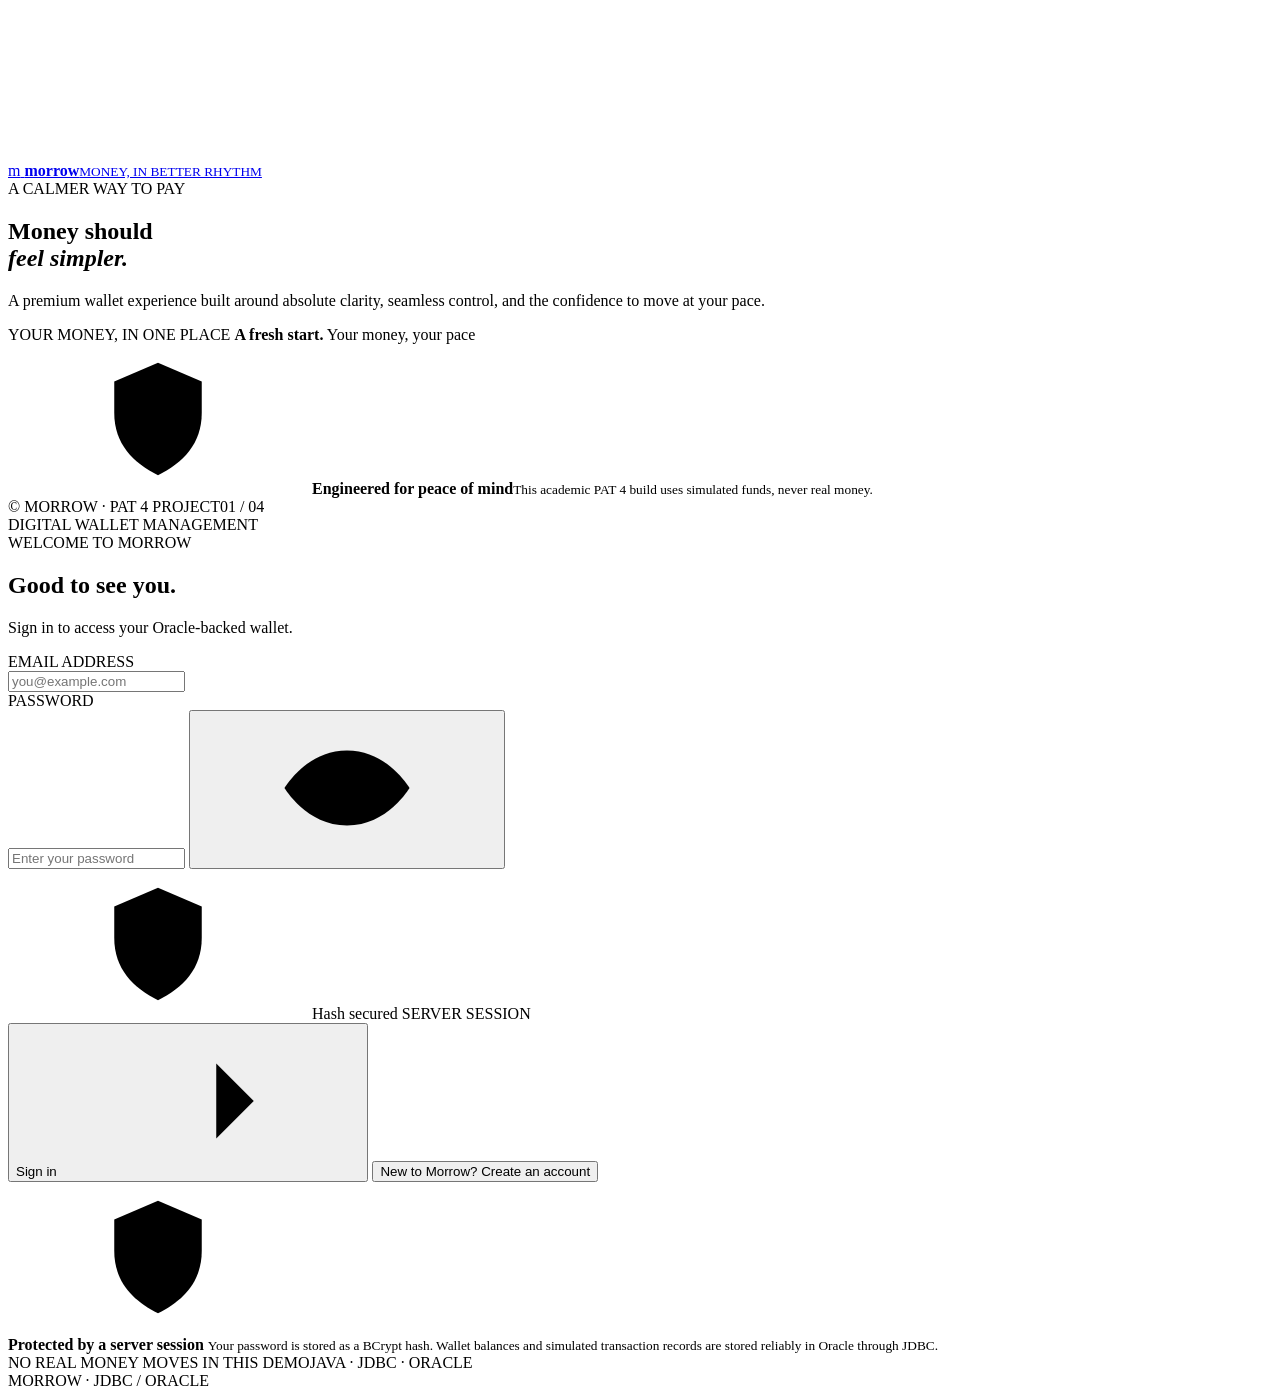
==== src/main/resources/templates/index.html @ fc55a94d "Add Morrow digital wallet management system" ====
<!doctype html>

<html lang="en" xmlns:th="http://www.thymeleaf.org">

<head>

  <meta charset="utf-8">

  <meta name="viewport" content="width=device-width, initial-scale=1">

  <meta name="theme-color" content="#0d1b15">

  <meta name="description" content="Morrow digital wallet management system — PAT 4 academic demo.">

  <title>Morrow — Premium Digital Wallet</title>

  <link rel="preconnect" href="https://fonts.googleapis.com">

  <link rel="preconnect" href="https://fonts.gstatic.com" crossorigin>

  <link href="https://fonts.googleapis.com/css2?family=DM+Mono:wght@400;500&family=DM+Sans:wght@400;500;600;700&family=Manrope:wght@400;500;600;700;800&display=swap" rel="stylesheet">

  <link rel="stylesheet" th:href="@{/css/app.css}">

</head>

<body>

  <!-- Enhanced SVG Library -->

  <svg class="icon-defs" xmlns="http://www.w3.org/2000/svg" aria-hidden="true">

    <symbol id="i-grid" viewBox="0 0 24 24"><rect x="3" y="3" width="7" height="7" rx="2"/><rect x="14" y="3" width="7" height="7" rx="2"/><rect x="3" y="14" width="7" height="7" rx="2"/><rect x="14" y="14" width="7" height="7" rx="2"/></symbol>

    <symbol id="i-send" viewBox="0 0 24 24"><path d="M7 17 17 7M8 7h9v9"/></symbol>

    <symbol id="i-activity" viewBox="0 0 24 24"><path d="M3 12h4l3-7 4 14 3-7h4"/></symbol>

    <symbol id="i-card" viewBox="0 0 24 24"><rect x="2" y="5" width="20" height="14" rx="3"/><path d="M2 10h20"/></symbol>

    <symbol id="i-search" viewBox="0 0 24 24"><circle cx="10.8" cy="10.8" r="6.8"/><path d="m16 16 4.5 4.5"/></symbol>

    <symbol id="i-bell" viewBox="0 0 24 24"><path d="M18 9a6 6 0 0 0-12 0c0 7-3 7-3 9h18c0-2-3-2-3-9M10 21h4"/></symbol>

    <symbol id="i-plus" viewBox="0 0 24 24"><path d="M12 5v14M5 12h14"/></symbol>

    <symbol id="i-in" viewBox="0 0 24 24"><path d="M7 7 17 17M17 8v9H8"/></symbol>

    <symbol id="i-out" viewBox="0 0 24 24"><path d="M7 17 17 7M8 7h9v9"/></symbol>

    <symbol id="i-next" viewBox="0 0 24 24"><path d="M5 12h14m-6-6 6 6-6 6"/></symbol>

    <symbol id="i-down" viewBox="0 0 24 24"><path d="m6 9 6 6 6-6"/></symbol>

    <symbol id="i-dots" viewBox="0 0 24 24"><circle cx="5" cy="12" r="1.5"/><circle cx="12" cy="12" r="1.5"/><circle cx="19" cy="12" r="1.5"/></symbol>

    <symbol id="i-shield" viewBox="0 0 24 24"><path d="M12 3 19 6v5c0 5-3 8-7 10-4-2-7-5-7-10V6l7-3Z"/><path d="m9 12 2 2 4-4"/></symbol>

    <symbol id="i-download" viewBox="0 0 24 24"><path d="M12 3v12m-5-5 5 5 5-5M4 20h16"/></symbol>

    <symbol id="i-close" viewBox="0 0 24 24"><path d="m6 6 12 12M18 6 6 18"/></symbol>

    <symbol id="i-check" viewBox="0 0 24 24"><path d="m5 12 4 4L19 6"/></symbol>

    <symbol id="i-eye" viewBox="0 0 24 24"><path d="M2 12s3.5-6 10-6 10 6 10 6-3.5 6-10 6S2 12 2 12Z"/><circle cx="12" cy="12" r="2.5"/></symbol>

    <symbol id="i-eye-off" viewBox="0 0 24 24"><path d="M9.88 9.88a3 3 0 1 0 4.24 4.24M10.73 5.08A10.43 10.43 0 0 1 12 5c7 0 10 7 10 7a13.16 13.16 0 0 1-1.67 2.68M6.61 6.61A13.526 13.526 0 0 0 2 12s3 7 10 7a9.74 9.74 0 0 0 5.39-1.61M2 2l20 20"/></symbol>

    <symbol id="i-wallet" viewBox="0 0 24 24"><rect x="3" y="5" width="18" height="15" rx="3"/><path d="M3 9h18m-5 5h2"/></symbol>

    <symbol id="i-settings" viewBox="0 0 24 24"><circle cx="12" cy="12" r="3"/><path d="m19.4 15 .1.1 1.2.9-1.2 2.1-1.4-.5a7.7 7.7 0 0 1-1.6.9l-.2 1.5h-2.5l-.3-1.5a7.7 7.7 0 0 1-1.6-.9l-1.4.5-1.2-2.1 1.2-.9a7 7 0 0 1 0-1.8l-1.2-.9 1.2-2.1 1.4.5a7.7 7.7 0 0 1 1.6-.9l.3-1.5h2.5l.2 1.5a7.7 7.7 0 0 1 1.6.9l1.4-.5 1.2 2.1-1.2.9a7 7 0 0 1 0 1.7Z" transform="translate(-1 -1) scale(1.08)"/></symbol>

    <symbol id="i-log-out" viewBox="0 0 24 24"><path d="m10 17 5-5-5-5m5 5H3m9-9h6a2 2 0 0 1 2 2v14a2 2 0 0 1-2 2h-6"/></symbol>

    <symbol id="i-wifi" viewBox="0 0 24 24"><path d="M5 12.55a11 11 0 0 1 14.08 0M1.42 9a16 16 0 0 1 21.16 0M8.53 16.11a6 6 0 0 1 6.95 0M12 20h.01"/></symbol>

  </svg>

  <main id="login-view" class="login-view">

    <section class="login-story">

      <div class="story-glow"></div>

      <a class="brand brand-light" href="#" aria-label="Morrow home">

        <span class="brand-mark">m</span>

        <span class="brand-copy"><strong>morrow</strong><small>MONEY, IN BETTER RHYTHM</small></span>

      </a>

      <div class="story-body">

        <span class="eyebrow-pill"><i></i> A CALMER WAY TO PAY</span>

        <h1>Money should<br><em>feel simpler.</em></h1>

        <p>A premium wallet experience built around absolute clarity, seamless control, and the confidence to move at your pace.</p>

        <div class="story-card-wrapper">

          <div class="story-card">

            <div class="card-glass-layer"></div>

            <span class="micro-label">YOUR MONEY, IN ONE PLACE</span>

            <strong class="story-balance">A fresh start.</strong>

            <span class="growth-pill">Your money, your pace</span>

            <div class="story-chart" aria-hidden="true">

              <i style="--bar:22%"></i><i style="--bar:38%"></i><i style="--bar:31%"></i><i style="--bar:52%"></i>

              <i style="--bar:42%"></i><i style="--bar:68%"></i><i style="--bar:53%"></i><i style="--bar:82%"></i>

              <i style="--bar:61%"></i><i class="chart-active" style="--bar:94%"></i>

            </div>

          </div>

        </div>

        <div class="story-trust">

          <span class="icon-circle"><svg class="icon"><use href="#i-shield"/></svg></span>

          <span><strong>Engineered for peace of mind</strong><small>This academic PAT 4 build uses simulated funds, never real money.</small></span>

        </div>

      </div>

      <div class="story-footer"><span>© MORROW · PAT 4 PROJECT</span><span>01 / 04</span></div>

    </section>

    <section class="login-panel">

      <div class="login-help">DIGITAL WALLET MANAGEMENT</div>

      <div class="login-form-wrap">

        <div class="form-header">

          <span class="form-kicker" id="auth-kicker">WELCOME TO MORROW</span>

          <h2 id="auth-title">Good to see you.</h2>

          <p class="form-subtitle" id="auth-subtitle">Sign in to access your Oracle-backed wallet.</p>

        </div>

        <form id="login-form" novalidate>

          <div class="form-group">

            <label class="field-label" for="login-email">EMAIL ADDRESS</label>

            <div class="input-wrapper">

              <input id="login-email" name="email" type="email" autocomplete="username" placeholder="you@example.com" required>

            </div>

          </div>

          <div class="form-group">

            <label class="field-label" for="login-password">PASSWORD</label>

            <div class="password-field input-wrapper">

              <input id="login-password" name="password" type="password" autocomplete="current-password" placeholder="Enter your password" required>

              <button id="toggle-password" type="button" aria-label="Show password">

                <svg class="icon"><use href="#i-eye"/></svg>

              </button>

            </div>

          </div>

          <div class="login-options">

            <span class="secure-badge"><svg class="icon"><use href="#i-shield"/></svg> Hash secured</span>

            <span>SERVER SESSION</span>

          </div>

          <button class="primary-button full-button" type="submit">Sign in <svg class="icon"><use href="#i-next"/></svg></button>

          <button class="text-link auth-switch" id="show-register" type="button">New to Morrow? <span>Create an account</span></button>

          <div id="login-error" class="inline-error" role="alert" hidden>

            <svg class="icon"><use href="#i-close"/></svg> <span></span>

          </div>

        </form>

        <form id="register-form" novalidate hidden>

          <div class="form-group">

            <label class="field-label" for="register-name">FULL NAME</label>

            <div class="input-wrapper">

              <input id="register-name" name="fullName" type="text" autocomplete="name" minlength="2" maxlength="100" placeholder="Your full name" required>

            </div>

          </div>

          <div class="form-group">

            <label class="field-label" for="register-email">EMAIL ADDRESS</label>

            <div class="input-wrapper">

              <input id="register-email" name="email" type="email" autocomplete="email" maxlength="255" placeholder="you@example.com" required>

            </div>

          </div>

          <div class="form-group">

            <label class="field-label" for="register-password">CREATE PASSWORD</label>

            <div class="input-wrapper">

              <input id="register-password" name="password" type="password" autocomplete="new-password" minlength="8" maxlength="72" placeholder="At least 8 characters" required>

            </div>

          </div>

          <div class="form-group">

            <label class="field-label" for="register-confirm-password">CONFIRM PASSWORD</label>

            <div class="input-wrapper">

              <input id="register-confirm-password" name="confirmPassword" type="password" autocomplete="new-password" minlength="8" maxlength="72" placeholder="Enter your password again" required>

            </div>

          </div>

          <button class="primary-button full-button" type="submit">Create account <svg class="icon"><use href="#i-next"/></svg></button>

          <button class="text-link auth-switch" id="show-login" type="button">Already registered? <span>Sign in</span></button>

          <div id="register-error" class="inline-error" role="alert" hidden>

            <svg class="icon"><use href="#i-close"/></svg> <span></span>

          </div>

        </form>

        <div class="demo-explainer">

          <div class="explainer-icon"><svg class="icon"><use href="#i-shield"/></svg></div>

          <span>

            <strong>Protected by a server session</strong>

            <small>Your password is stored as a BCrypt hash. Wallet balances and simulated transaction records are stored reliably in Oracle through JDBC.</small>

          </span>

        </div>

        <div class="login-bottom"><span>NO REAL MONEY MOVES IN THIS DEMO</span><span>JAVA · JDBC · ORACLE</span></div>

      </div>

    </section>

  </main>

  <div id="wallet-app" class="wallet-app" hidden>

    <aside class="sidebar">

      <a class="brand brand-light" href="#overview" aria-label="Morrow overview">

        <span class="brand-mark">m</span>

        <span class="brand-copy"><strong>morrow</strong><small>MONEY, IN BETTER RHYTHM</small></span>

      </a>

      <div class="sidebar-scroll">

        <div class="nav-label">WORKSPACE</div>

        <nav class="main-nav" aria-label="Main navigation">

          <button class="nav-item active" type="button" data-page="overview"><svg class="icon"><use href="#i-grid"/></svg><span>Overview</span></button>

          <button class="nav-item" type="button" data-page="transfer"><svg class="icon"><use href="#i-send"/></svg><span>Transfer</span></button>

          <button class="nav-item" type="button" data-page="transactions"><svg class="icon"><use href="#i-activity"/></svg><span>Transactions</span></button>

          <button class="nav-item" type="button" data-page="cards"><svg class="icon"><use href="#i-card"/></svg><span>Your cards</span></button>

        </nav>

        <div class="nav-divider"></div>

        <div class="nav-label secondary-label">YOUR SPACE</div>

        <button class="nav-item" type="button" data-page="settings"><svg class="icon"><use href="#i-settings"/></svg><span>Settings</span></button>

        <button class="nav-item" type="button" id="help-button"><span class="help-icon">?</span><span>Help &amp; support</span></button>

      </div>

      <div class="sidebar-bottom">

        <button class="profile-card" id="logout-button" type="button" title="Sign out of your Morrow account">

          <span class="avatar profile-avatar">MW</span>

          <span class="profile-copy"><strong id="profile-name">Morrow User</strong><small>Personal Account</small></span>

          <span class="logout-icon"><svg class="icon"><use href="#i-log-out"/></svg></span>

        </button>

        <div class="sidebar-foot">ACADEMIC WALLET DEMO</div>

      </div>

    </aside>

    <section class="app-main">

      <header class="topbar">

        <div class="topbar-date">SUNDAY, 11 OCTOBER</div>

        <div class="topbar-actions">

          <label class="global-search">

            <svg class="icon"><use href="#i-search"/></svg>

            <input type="search" id="global-search" placeholder="Search anything" aria-label="Search transactions">

            <kbd>⌘ K</kbd>

          </label>

          <button class="icon-button" type="button" id="notifications-button" aria-label="Notifications">

            <svg class="icon"><use href="#i-bell"/></svg><i></i>

          </button>

          <button class="profile-trigger" type="button" data-go="settings">

            <span class="mini-avatar" id="mini-avatar">SP</span>

          </button>

        </div>

      </header>

      <div class="demo-banner">

        <span class="banner-dot"></span>

        <span><strong>Academic simulation</strong> — account and wallet records are securely saved in Oracle; top-ups do not contact a bank.</span>

        <button id="dismiss-banner" type="button" aria-label="Dismiss notice"><svg class="icon"><use href="#i-close"/></svg></button>

      </div>

      <main class="page-container">

        <!-- Overview Page -->

        <section class="page-view active" id="page-overview" data-view="overview">

          <div class="page-head">

            <div>

              <div class="eyebrow">PERSONAL WALLET</div>

              <h1>Good evening, <span id="greeting-name">there</span>.</h1>

              <p>A clear, beautiful view of your money, all in one place.</p>

            </div>

            <span class="sync-pill"><i></i> ALL IN SYNC</span>

          </div>

          <div class="overview-grid">

            <article class="balance-card premium-card">

              <div class="card-glow"></div>

              <div class="balance-top">

                <span class="micro-label">TOTAL AVAILABLE BALANCE</span>

                <button type="button" class="balance-eye" id="balance-toggle" aria-label="Hide balance"><svg class="icon"><use href="#i-eye"/></svg></button>

              </div>

              <div class="balance-value" id="balance-value">₹ 0.00</div>

              <span class="growth-pill"><svg class="icon"><use href="#i-shield"/></svg> Oracle Secured</span>

              <p>Across your Morrow wallet</p>

              <div class="wallet-id">

                <span>WALLET ID</span>

                <strong id="wallet-reference">MORROW · INR</strong>

                <small>SIMULATED FUNDS</small>

              </div>

              <!-- Ambient background orbs -->

              <div class="balance-orbit orbit-a"></div>

              <div class="balance-orbit orbit-b"></div>

              <div class="balance-orbit orbit-c"></div>

            </article>

            <article class="spend-card">

              <div class="card-topline">

                <span class="eyebrow">TOTAL MONEY SENT</span>

                <button class="plain-icon-button" id="spend-more" type="button" aria-label="Spending detail"><svg class="icon"><use href="#i-dots"/></svg></button>

              </div>

              <div class="spend-value" id="monthly-sent">₹ 0.00</div>

              <p>Money out in recorded transfers</p>

              <div class="spend-meta">

                <span class="spend-trend">Oracle-backed activity</span>

                <span class="micro-label">ALL TIME</span>

              </div>

              <div class="spend-chart" aria-label="Illustrative chart decoration">

                <i style="--bar:18%"><b>M</b></i><i style="--bar:26%"><b>T</b></i><i style="--bar:21%"><b>W</b></i>

                <i style="--bar:36%"><b>T</b></i><i style="--bar:28%"><b>F</b></i><i class="highlight" style="--bar:42%"><b>S</b></i>

                <i style="--bar:31%"><b>S</b></i>

              </div>

            </article>

          </div>

          <section class="section-block">

            <div class="section-heading">

              <div>

                <h2>Your shortcuts</h2>

                <p>The things you do most, just one step away.</p>

              </div>

              <span class="micro-label">04 ACTIONS</span>

            </div>

            <div class="shortcuts-grid">

              <button class="shortcut-card" type="button" data-action="add-money">

                <span class="shortcut-icon mint"><svg class="icon"><use href="#i-plus"/></svg></span>

                <span class="shortcut-copy"><strong>Add money</strong><small>Top up your wallet</small></span>

                <svg class="icon shortcut-arrow"><use href="#i-out"/></svg>

              </button>

              <button class="shortcut-card" type="button" data-go="transfer">

                <span class="shortcut-icon neutral"><svg class="icon"><use href="#i-send"/></svg></span>

                <span class="shortcut-copy"><strong>Send money</strong><small>Move money securely</small></span>

                <svg class="icon shortcut-arrow"><use href="#i-out"/></svg>

              </button>

              <button class="shortcut-card" type="button" data-action="request-money">

                <span class="shortcut-icon amber"><svg class="icon"><use href="#i-in"/></svg></span>

                <span class="shortcut-copy"><strong>Request money</strong><small>Ask someone to pay</small></span>

                <svg class="icon shortcut-arrow"><use href="#i-out"/></svg>

              </button>

              <button class="shortcut-card" type="button" data-go="transactions">

                <span class="shortcut-icon blue"><svg class="icon"><use href="#i-activity"/></svg></span>

                <span class="shortcut-copy"><strong>All activity</strong><small>Track every movement</small></span>

                <svg class="icon shortcut-arrow"><use href="#i-out"/></svg>

              </button>

            </div>

          </section>

          <section class="section-block recent-block">

            <div class="section-heading">

              <div>

                <h2>Recent activity</h2>

                <p>Your latest wallet movements, recorded flawlessly.</p>

              </div>

              <button class="text-link" type="button" data-go="transactions">VIEW ALL <svg class="icon"><use href="#i-out"/></svg></button>

            </div>

            <div class="transaction-card table-wrapper" id="recent-rows"></div>

          </section>

          <footer class="app-footer">

            <span>MORROW · BUILT FOR CLARITY</span>

            <span>ORACLE · JDBC · SIMULATED FUNDS</span>

          </footer>

        </section>

        <!-- Transfer Page -->

        <section class="page-view" id="page-transfer" data-view="transfer">

          <div class="page-head">

            <div>

              <div class="eyebrow">MOVE MONEY</div>

              <h1>Send money, thoughtfully.</h1>

              <p>A considered way to move money to someone you trust.</p>

            </div>

            <span class="sync-pill"><svg class="icon"><use href="#i-shield"/></svg> SECURE DEMO</span>

          </div>

          <div class="transfer-layout">

            <section class="form-card">

              <div class="eyebrow">NEW TRANSFER</div>

              <h2>Who are we paying?</h2>

              <p class="form-intro">Send to another registered Morrow account using their email address.</p>

              <div class="form-group">

                <label class="field-label" for="recipient">RECIPIENT EMAIL</label>

                <div class="input-wrapper">

                  <input class="text-input" id="recipient" type="email" maxlength="255" placeholder="friend@example.com" autocomplete="off" required>

                </div>

              </div>

              <div class="form-group">

                <label class="field-label" for="transfer-amount">AMOUNT</label>

                <div class="amount-input">

                  <span>₹</span>

                  <input id="transfer-amount" type="number" min="0.01" step="0.01" placeholder="0.00" inputmode="decimal">

                </div>

                <div class="amount-under">

                  <span id="available-balance">AVAILABLE&nbsp; ₹ 1,24,850.60</span>

                  <div class="quick-amounts">

                    <button type="button" data-amount="500">₹500</button>

                    <button type="button" data-amount="1000">₹1,000</button>

                    <button type="button" data-amount="2000">₹2,000</button>

                  </div>

                </div>

              </div>

              <div class="form-group">

                <label class="field-label" for="transfer-note">NOTE (OPTIONAL)</label>

                <div class="input-wrapper">

                  <input class="text-input" id="transfer-note" maxlength="80" placeholder="What's it for? e.g. dinner, shared cab…">

                </div>

              </div>

              <div class="demo-note">

                <div class="explainer-icon"><svg class="icon"><use href="#i-shield"/></svg></div>

                <span>Transfers are simulated academic records. Sender and recipient wallet changes are saved atomically in Oracle; no real money moves.</span>

              </div>

              <button class="primary-button full-button" id="review-transfer" type="button">Review transfer <svg class="icon"><use href="#i-next"/></svg></button>

              <div class="fineprint">You'll review the details before confirming.</div>

            </section>

            <aside class="transfer-aside">

              <section class="transfer-preview premium-card">

                <div class="card-glow"></div>

                <div class="micro-label">TRANSFER PREVIEW</div>

                <span class="preview-caption">YOU'RE SENDING</span>

                <strong class="preview-amount" id="preview-amount">₹ 0.00</strong>

                <hr>

                <div class="preview-route">

                  <span class="preview-caption">FROM</span>

                  <b id="wallet-owner-label">Your Morrow INR wallet</b>

                  <span class="preview-caption to-caption">TO</span>

                  <b id="preview-recipient">Recipient email</b>

                </div>

                <span class="fee-pill">NO TRANSFER FEE</span>

              </section>

              <section class="people-card info-card">

                <div class="info-icon"><svg class="icon"><use href="#i-activity"/></svg></div>

                <h3>Sending, made clear</h3>

                <p>Both accounts must be registered with Morrow.</p>

                <div class="demo-note compact-note">

                  <svg class="icon"><use href="#i-shield"/></svg>

                  <span>Confirm the recipient email carefully. Transfers update both wallets and create a ledger record.</span>

                </div>

                <p class="fineprint">Create a second test account in another browser to try a transfer.</p>

              </section>

            </aside>

          </div>

          <footer class="app-footer">

            <span>MORROW · BUILT FOR CLARITY</span>

            <span>SIMULATED TRANSFERS ONLY</span>

          </footer>

        </section>

        <!-- Transactions Page -->

        <section class="page-view" id="page-transactions" data-view="transactions">

          <div class="page-head">

            <div>

              <div class="eyebrow">WALLET ACTIVITY</div>

              <h1>Every movement, accounted for.</h1>

              <p>A thoughtful record of every rupee in and out.</p>

            </div>

            <button class="secondary-button outline-button" id="export-csv" type="button"><svg class="icon"><use href="#i-download"/></svg> Export statement</button>

          </div>

          <div class="stats-grid">

            <article class="stat-card">

              <span class="stat-icon mint"><svg class="icon"><use href="#i-in"/></svg></span>

              <div class="stat-content">

                <small class="micro-label">TOTAL RECEIVED</small>

                <strong id="total-received">₹ 0.00</strong>

                <p>All recorded credits</p>

              </div>

            </article>

            <article class="stat-card">

              <span class="stat-icon red"><svg class="icon"><use href="#i-out"/></svg></span>

              <div class="stat-content">

                <small class="micro-label">TOTAL SENT</small>

                <strong id="total-sent">₹ 0.00</strong>

                <p>All recorded debits</p>

              </div>

            </article>

            <article class="stat-card">

              <span class="stat-icon amber"><svg class="icon"><use href="#i-activity"/></svg></span>

              <div class="stat-content">

                <small class="micro-label">TRANSACTIONS</small>

                <strong id="transaction-count">0</strong>

                <p>Saved in Oracle</p>

              </div>

            </article>

          </div>

          <div class="filterbar">

            <label class="global-search table-search">

              <svg class="icon"><use href="#i-search"/></svg>

              <input id="transaction-search" type="search" placeholder="Search transactions…" aria-label="Search transactions">

            </label>

            <div class="filter-buttons" role="group" aria-label="Filter transactions">

              <button class="selected" type="button" data-filter="All">All</button>

              <button type="button" data-filter="Money in">Money in</button>

              <button type="button" data-filter="Money out">Money out</button>

              <button type="button" data-filter="Pending">Pending</button>

            </div>

            <span class="date-filter">Last 30 days <svg class="icon"><use href="#i-down"/></svg></span>

          </div>

          <div class="transaction-card full-table table-wrapper" id="all-rows"></div>

          <footer class="app-footer">

            <span id="showing-count">SHOWING 0 TRANSACTIONS</span>

            <span>ORACLE RECORDS · SIMULATED FUNDS</span>

          </footer>

        </section>

        <!-- Cards Page -->

        <section class="page-view" id="page-cards" data-view="cards">

          <div class="page-head">

            <div>

              <div class="eyebrow">PAYMENT METHODS</div>

              <h1>Your cards, in one place.</h1>

              <p>Manage the payment methods linked to your demo wallet.</p>

            </div>

          </div>

          <div class="cards-layout">

            <article class="virtual-card">

              <div class="glass-reflection"></div>

              <div class="virtual-card-top">

                <span class="brand-mark card-mark">m</span>

                <svg class="icon"><use href="#i-wifi"/></svg>

              </div>

              <div class="chip">

                <div class="chip-line"></div>

                <div class="chip-line"></div>

                <div class="chip-line"></div>

              </div>

              <div class="card-number">MORROW &nbsp; · &nbsp; WALLET</div>

              <div class="virtual-card-bottom">

                <span id="card-holder">MORROW ACCOUNT HOLDER</span>

                <span>VISUAL DEMO ONLY</span>

              </div>

            </article>

            <article class="linked-card info-card">

              <span class="stat-icon mint"><svg class="icon"><use href="#i-wallet"/></svg></span>

              <div class="card-details">

                <h2>Morrow virtual card</h2>

                <p>This beautifully crafted card illustration is for the academic interface only. It is not a bank-issued card and cannot make payments.</p>

                <span class="status-pill inline-pill">Active · Demo only</span>

              </div>

              <button type="button" class="secondary-button outline-button" id="manage-card">Manage card</button>

            </article>

          </div>

          <footer class="app-footer">

            <span>MORROW · BUILT FOR CLARITY</span>

            <span>NO REAL PAYMENT CARD IS CONNECTED</span>

          </footer>

        </section>

        <!-- Settings Page -->

        <section class="page-view" id="page-settings" data-view="settings">

          <div class="page-head">

            <div>

              <div class="eyebrow">YOUR SPACE</div>

              <h1>A wallet that feels like yours.</h1>

              <p>Manage your Morrow account preferences.</p>

            </div>

          </div>

          <section class="settings-card">

            <div class="settings-profile">

              <span class="avatar profile-avatar large-avatar">MW</span>

              <div class="profile-info">

                <strong id="settings-name">Morrow User</strong>

                <small id="settings-email">Your registered Morrow account</small>

              </div>

              <em class="status-pill">Student project</em>

            </div>

            <div class="settings-list">

              <div class="settings-row">

                <div class="setting-text">

                  <strong>Privacy &amp; visibility</strong>

                  <small>Hide your balance from the dashboard overview.</small>

                </div>

                <button type="button" class="toggle-switch" id="settings-balance-toggle" aria-label="Toggle balance visibility">

                  <span class="toggle-track"></span>

                  <span class="toggle-thumb"></span>

                </button>

              </div>

              <div class="settings-row">

                <div class="setting-text">

                  <strong>Wallet storage</strong>

                  <small>Account profile, balance, transfers and ledger entries are stored in Oracle.</small>

                </div>

                <em class="status-pill plain-pill">JDBC connected</em>

              </div>

              <div class="settings-row">

                <div class="setting-text">

                  <strong>Session security</strong>

                  <small>HTTP-only session cookie; inactivity timeout after 30 minutes.</small>

                </div>

                <em class="status-pill success-pill"><svg class="icon"><use href="#i-shield"/></svg> Protected</em>

              </div>

            </div>

          </section>

          <footer class="app-footer">

            <span>MORROW · BUILT FOR CLARITY</span>

            <span>ACCOUNT SETTINGS</span>

          </footer>

        </section>

      </main>

    </section>

  </div>

  <!-- Modals & Toasts -->

  <div class="modal-backdrop" id="add-money-modal" hidden>

    <section class="modal" role="dialog" aria-modal="true" aria-labelledby="add-modal-title">

      <button class="modal-close" type="button" data-close-modal="add-money-modal" aria-label="Close"><svg class="icon"><use href="#i-close"/></svg></button>

      <span class="stat-icon mint modal-icon"><svg class="icon"><use href="#i-plus"/></svg></span>

      <div class="modal-header">

        <div class="eyebrow">WALLET TOP-UP</div>

        <h2 id="add-modal-title">Add money to Morrow.</h2>

        <p>This records a simulated credit in Oracle. It does not contact a bank or add real funds.</p>

      </div>

      <div class="form-group">

        <label class="field-label" for="top-up-amount">AMOUNT (INR)</label>

        <div class="amount-input">

          <span>₹</span>

          <input type="number" id="top-up-amount" min="1" max="1000000" step="0.01" value="1000" inputmode="decimal">

        </div>

        <div class="preset-row">

          <button type="button" data-topup="500">₹500</button>

          <button type="button" data-topup="1000">₹1,000</button>

          <button type="button" data-topup="2500">₹2,500</button>

          <button type="button" data-topup="5000">₹5,000</button>

        </div>

      </div>

      <button class="primary-button full-button" type="button" id="confirm-topup">Add money <svg class="icon"><use href="#i-next"/></svg></button>

      <div class="fineprint"><svg class="icon"><use href="#i-shield"/></svg> Demo only · No real money is moved.</div>

    </section>

  </div>

  <div class="modal-backdrop" id="transfer-review-modal" hidden>

    <section class="modal" role="dialog" aria-modal="true" aria-labelledby="review-modal-title">

      <button class="modal-close" type="button" data-close-modal="transfer-review-modal" aria-label="Close"><svg class="icon"><use href="#i-close"/></svg></button>

      <span class="stat-icon mint modal-icon"><svg class="icon"><use href="#i-send"/></svg></span>

      <div class="modal-header">

        <div class="eyebrow">CONFIRM SIMULATED TRANSFER</div>

        <h2 id="review-modal-title">Ready to send?</h2>

        <p>Confirming writes a simulated transfer to Oracle and updates both wallet balances atomically.</p>

      </div>

      <div class="review-details">

        <span>Recipient</span><strong id="review-recipient">Recipient email</strong>

        <span>Amount</span><strong id="review-amount" class="highlight-amount">₹ 0.00</strong>

        <span>Note</span><strong id="review-note">—</strong>

        <div class="review-divider"></div>

        <span>Transfer fee</span><strong>₹0.00</strong>

      </div>

      <div class="modal-actions">

        <button class="primary-button full-button" type="button" id="confirm-transfer">Confirm transfer <svg class="icon"><use href="#i-check"/></svg></button>

        <button class="cancel-button" type="button" data-close-modal="transfer-review-modal">Go back</button>

      </div>

    </section>

  </div>

  <div class="toast" id="toast" role="status" aria-live="polite" hidden>

    <span class="toast-check"><svg class="icon"><use href="#i-check"/></svg></span>

    <span id="toast-message" class="toast-msg-text"></span>

    <button type="button" id="dismiss-toast" aria-label="Dismiss notification"><svg class="icon"><use href="#i-close"/></svg></button>

  </div>

  <div class="prototype-stamp"><i></i> MORROW · JDBC / ORACLE</div>

  <script th:src="@{/js/app.js}"></script>

</body>

</html>
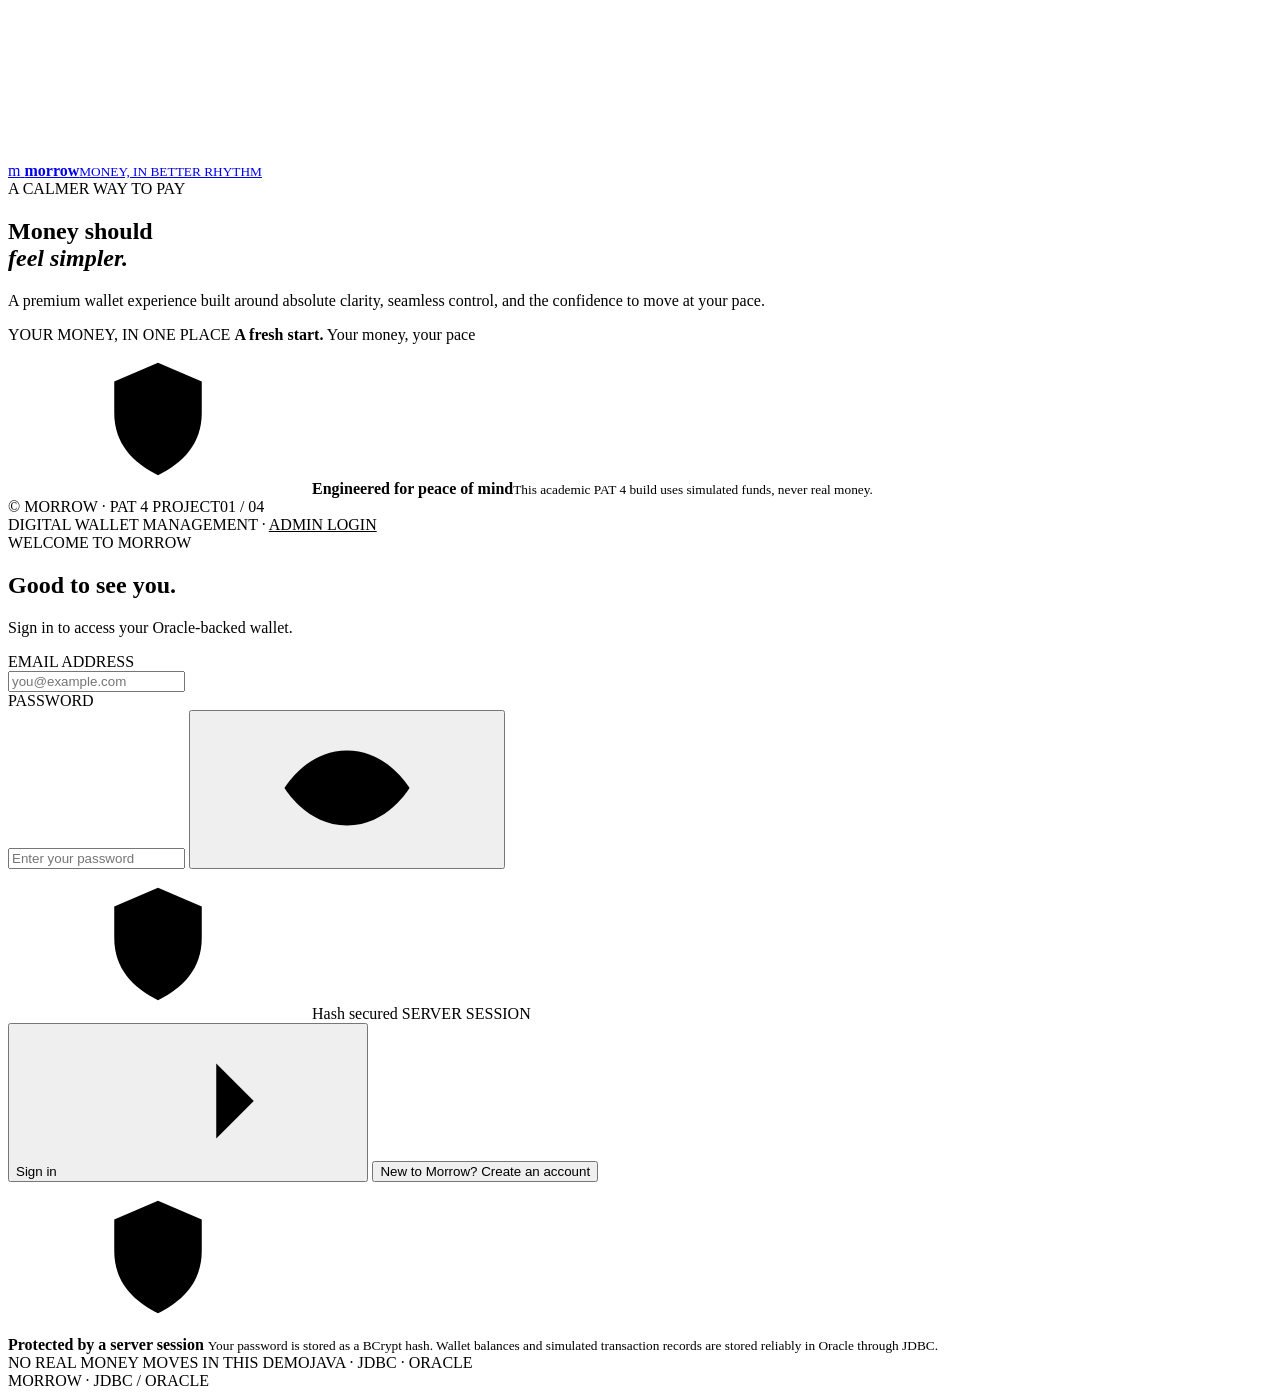
==== commit 8946ab53: "Add role-based admin dashboard and database management" ====
--- a/src/main/resources/templates/index.html
+++ b/src/main/resources/templates/index.html
@@ -140,7 +140,7 @@
 
     <section class="login-panel">
 
-      <div class="login-help">DIGITAL WALLET MANAGEMENT</div>
+      <div class="login-help">DIGITAL WALLET MANAGEMENT · <a href="/admin" style="color:inherit;text-decoration:underline">ADMIN LOGIN</a></div>
 
       <div class="login-form-wrap">
 
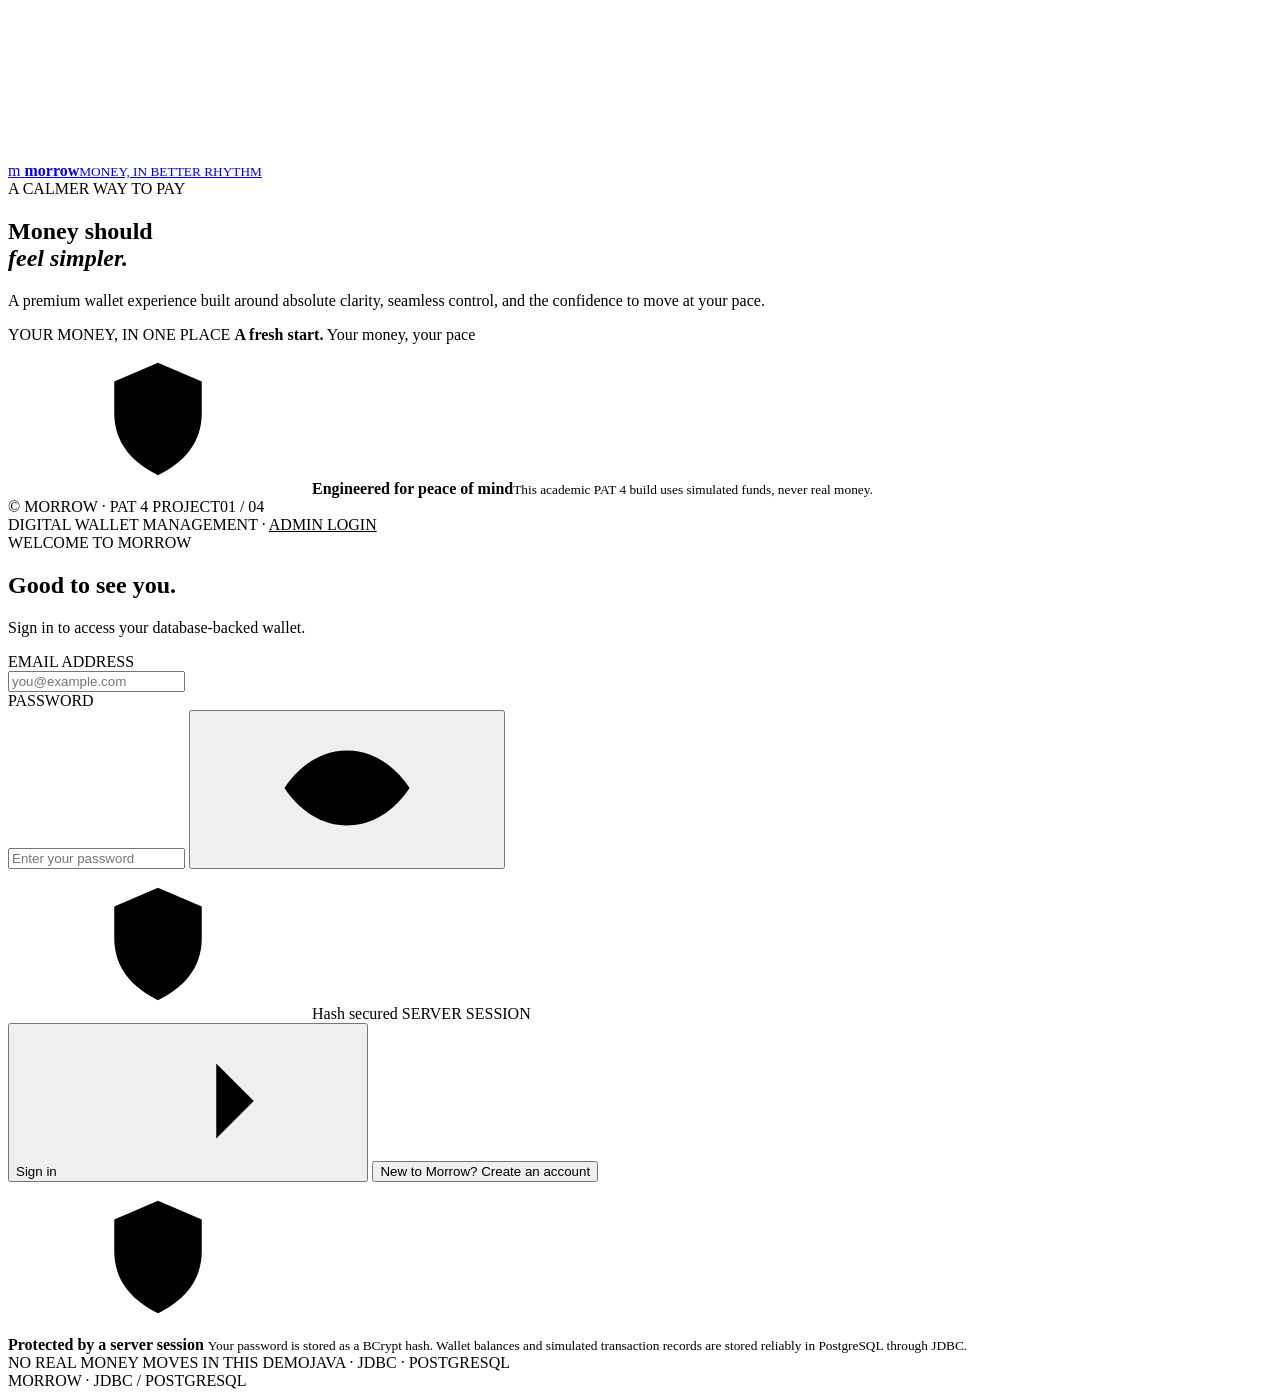
==== commit 4878f8fc: "Add Neon PostgreSQL cloud deployment edition" ====
--- a/src/main/resources/templates/index.html
+++ b/src/main/resources/templates/index.html
@@ -150,7 +150,7 @@
 
           <h2 id="auth-title">Good to see you.</h2>
 
-          <p class="form-subtitle" id="auth-subtitle">Sign in to access your Oracle-backed wallet.</p>
+          <p class="form-subtitle" id="auth-subtitle">Sign in to access your database-backed wallet.</p>
 
         </div>
 
@@ -276,13 +276,13 @@
 
             <strong>Protected by a server session</strong>
 
-            <small>Your password is stored as a BCrypt hash. Wallet balances and simulated transaction records are stored reliably in Oracle through JDBC.</small>
+            <small>Your password is stored as a BCrypt hash. Wallet balances and simulated transaction records are stored reliably in PostgreSQL through JDBC.</small>
 
           </span>
 
         </div>
 
-        <div class="login-bottom"><span>NO REAL MONEY MOVES IN THIS DEMO</span><span>JAVA · JDBC · ORACLE</span></div>
+        <div class="login-bottom"><span>NO REAL MONEY MOVES IN THIS DEMO</span><span>JAVA · JDBC · POSTGRESQL</span></div>
 
       </div>
 
@@ -384,7 +384,7 @@
 
         <span class="banner-dot"></span>
 
-        <span><strong>Academic simulation</strong> — account and wallet records are securely saved in Oracle; top-ups do not contact a bank.</span>
+        <span><strong>Academic simulation</strong> — account and wallet records are securely saved in the database; top-ups do not contact a bank.</span>
 
         <button id="dismiss-banner" type="button" aria-label="Dismiss notice"><svg class="icon"><use href="#i-close"/></svg></button>
 
@@ -428,7 +428,7 @@
 
               <div class="balance-value" id="balance-value">₹ 0.00</div>
 
-              <span class="growth-pill"><svg class="icon"><use href="#i-shield"/></svg> Oracle Secured</span>
+              <span class="growth-pill"><svg class="icon"><use href="#i-shield"/></svg> Database Secured</span>
 
               <p>Across your Morrow wallet</p>
 
@@ -468,7 +468,7 @@
 
               <div class="spend-meta">
 
-                <span class="spend-trend">Oracle-backed activity</span>
+                <span class="spend-trend">Database-backed activity</span>
 
                 <span class="micro-label">ALL TIME</span>
 
@@ -574,7 +574,7 @@
 
             <span>MORROW · BUILT FOR CLARITY</span>
 
-            <span>ORACLE · JDBC · SIMULATED FUNDS</span>
+            <span>POSTGRESQL · JDBC · SIMULATED FUNDS</span>
 
           </footer>
 
@@ -668,7 +668,7 @@
 
                 <div class="explainer-icon"><svg class="icon"><use href="#i-shield"/></svg></div>
 
-                <span>Transfers are simulated academic records. Sender and recipient wallet changes are saved atomically in Oracle; no real money moves.</span>
+                <span>Transfers are simulated academic records. Sender and recipient wallet changes are saved atomically in PostgreSQL; no real money moves.</span>
 
               </div>
 
@@ -806,7 +806,7 @@
 
                 <strong id="transaction-count">0</strong>
 
-                <p>Saved in Oracle</p>
+                <p>Saved in PostgreSQL</p>
 
               </div>
 
@@ -846,7 +846,7 @@
 
             <span id="showing-count">SHOWING 0 TRANSACTIONS</span>
 
-            <span>ORACLE RECORDS · SIMULATED FUNDS</span>
+            <span>DATABASE RECORDS · SIMULATED FUNDS</span>
 
           </footer>
 
@@ -1000,7 +1000,7 @@
 
                   <strong>Wallet storage</strong>
 
-                  <small>Account profile, balance, transfers and ledger entries are stored in Oracle.</small>
+                  <small>Account profile, balance, transfers and ledger entries are stored in the database.</small>
 
                 </div>
 
@@ -1058,7 +1058,7 @@
 
         <h2 id="add-modal-title">Add money to Morrow.</h2>
 
-        <p>This records a simulated credit in Oracle. It does not contact a bank or add real funds.</p>
+        <p>This records a simulated credit in PostgreSQL. It does not contact a bank or add real funds.</p>
 
       </div>
 
@@ -1110,7 +1110,7 @@
 
         <h2 id="review-modal-title">Ready to send?</h2>
 
-        <p>Confirming writes a simulated transfer to Oracle and updates both wallet balances atomically.</p>
+        <p>Confirming writes a simulated transfer to PostgreSQL and updates both wallet balances atomically.</p>
 
       </div>
 
@@ -1150,7 +1150,7 @@
 
   </div>
 
-  <div class="prototype-stamp"><i></i> MORROW · JDBC / ORACLE</div>
+  <div class="prototype-stamp"><i></i> MORROW · JDBC / POSTGRESQL</div>
 
   <script th:src="@{/js/app.js}"></script>
 
